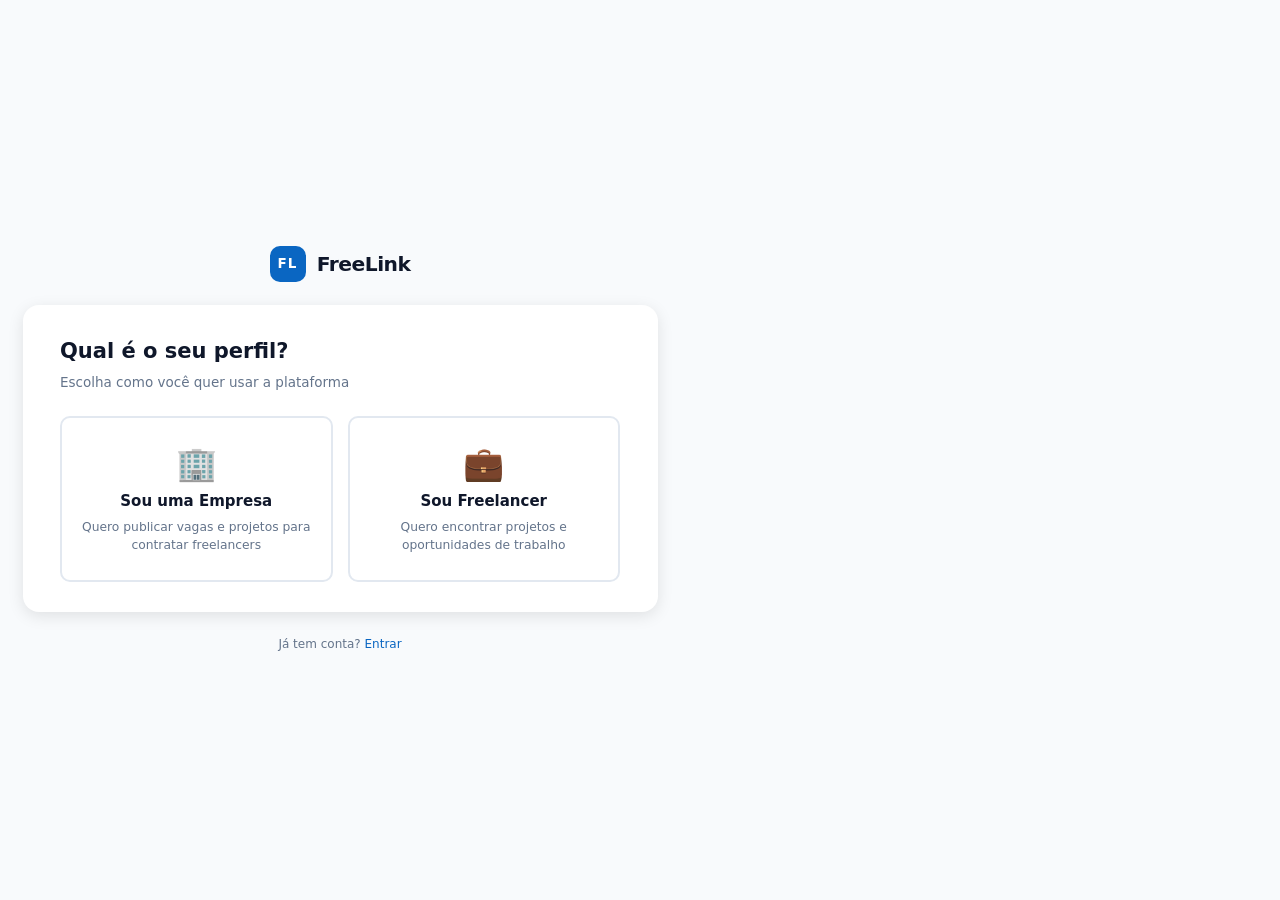
==== pages/cadastro.html @ c1b26df6 "Primeiro upload do projeto" ====
<!DOCTYPE html>
<html lang="pt-BR">
<head>
  <meta charset="UTF-8" />
  <meta name="viewport" content="width=device-width, initial-scale=1.0" />
  <title>Cadastro — FreeLink</title>
 <link rel="stylesheet" href="../assets/style.css" />
</head>
<body class="auth-page">

  <div class="auth-container auth-container--wide">

    <div class="brand brand--small">
      <div class="brand-logo">FL</div>
      <h1 class="brand-name">FreeLink</h1>
    </div>

    <div class="card auth-card auth-card--wide">

      <!-- Passo 1: Escolha do tipo -->
      <div id="step-tipo" class="step active">
        <h2 class="card-title">Qual é o seu perfil?</h2>
        <p class="card-subtitle">Escolha como você quer usar a plataforma</p>

        <div class="tipo-grid">
          <button class="tipo-card" id="btn-empresa" onclick="selecionarTipo('empresa')">
            <span class="tipo-icon">🏢</span>
            <span class="tipo-label">Sou uma Empresa</span>
            <span class="tipo-desc">Quero publicar vagas e projetos para contratar freelancers</span>
          </button>
          <button class="tipo-card" id="btn-freelancer" onclick="selecionarTipo('freelancer')">
            <span class="tipo-icon">💼</span>
            <span class="tipo-label">Sou Freelancer</span>
            <span class="tipo-desc">Quero encontrar projetos e oportunidades de trabalho</span>
          </button>
        </div>
      </div>

      <!-- Passo 2a: Dados da Empresa -->
      <div id="step-empresa" class="step hidden">
        <div class="step-header">
          <button class="btn-back" onclick="voltarTipo()">← Voltar</button>
          <h2 class="card-title">Cadastro de Empresa</h2>
        </div>

        <div id="msg-error-empresa" class="msg msg-error hidden"></div>

        <form id="form-empresa" novalidate>
          <div class="form-row">
            <div class="form-group">
              <label for="nome-empresa">Nome da empresa *</label>
              <input type="text" id="nome-empresa" name="nome_empresa" placeholder="Ex: Acme Soluções Ltda" required />
            </div>
            <div class="form-group">
              <label for="cnpj">CNPJ *</label>
              <input type="text" id="cnpj" name="cnpj" placeholder="00.000.000/0001-00" required maxlength="18" />
            </div>
          </div>

          <div class="form-row">
            <div class="form-group">
              <label for="setor">Setor *</label>
              <select id="setor" name="setor" required>
                <option value="">Selecione...</option>
                <option>Tecnologia</option>
                <option>Design</option>
                <option>Marketing</option>
                <option>Saúde</option>
                <option>Educação</option>
                <option>Finanças</option>
                <option>Construção</option>
                <option>Outro</option>
              </select>
            </div>
            <div class="form-group">
              <label for="tamanho">Tamanho da empresa</label>
              <select id="tamanho" name="tamanho">
                <option value="">Selecione...</option>
                <option>1–10 funcionários</option>
                <option>11–50 funcionários</option>
                <option>51–200 funcionários</option>
                <option>200+ funcionários</option>
              </select>
            </div>
          </div>

          <div class="form-group">
            <label for="email-empresa">E-mail corporativo *</label>
            <input type="email" id="email-empresa" name="email" placeholder="contato@suaempresa.com" required />
          </div>

          <div class="form-row">
            <div class="form-group">
              <label for="senha-empresa">Senha *</label>
              <input type="password" id="senha-empresa" name="senha" placeholder="Mínimo 8 caracteres" required minlength="8" />
            </div>
            <div class="form-group">
              <label for="senha-conf-empresa">Confirmar senha *</label>
              <input type="password" id="senha-conf-empresa" name="senha_conf" placeholder="Repita a senha" required />
            </div>
          </div>

          <div class="form-group">
            <label for="desc-empresa">Descrição da empresa</label>
            <textarea id="desc-empresa" name="descricao" rows="3" placeholder="Conte um pouco sobre sua empresa..."></textarea>
          </div>

          <div class="form-check">
            <input type="checkbox" id="termos-empresa" name="termos" required />
            <label for="termos-empresa">Aceito os <a href="#">termos de uso</a> e a <a href="#">política de privacidade</a></label>
          </div>

          <button type="submit" class="btn btn-primary btn-full">Criar conta da empresa</button>
        </form>
      </div>

      <!-- Passo 2b: Dados do Freelancer -->
      <div id="step-freelancer" class="step hidden">
        <div class="step-header">
          <button class="btn-back" onclick="voltarTipo()">← Voltar</button>
          <h2 class="card-title">Cadastro de Freelancer</h2>
        </div>

        <div id="msg-error-freelancer" class="msg msg-error hidden"></div>

        <form id="form-freelancer" novalidate>
          <div class="form-row">
            <div class="form-group">
              <label for="nome-free">Nome completo *</label>
              <input type="text" id="nome-free" name="nome" placeholder="Seu nome completo" required />
            </div>
            <div class="form-group">
              <label for="cpf">CPF *</label>
              <input type="text" id="cpf" name="cpf" placeholder="000.000.000-00" required maxlength="14" />
            </div>
          </div>

          <div class="form-row">
            <div class="form-group">
              <label for="area">Área de atuação *</label>
              <select id="area" name="area" required>
                <option value="">Selecione...</option>
                <option>Desenvolvimento Web</option>
                <option>Desenvolvimento Mobile</option>
                <option>Design Gráfico / UI·UX</option>
                <option>Marketing Digital</option>
                <option>Redação / Copywriting</option>
                <option>Dados / BI</option>
                <option>DevOps / Infra</option>
                <option>Outro</option>
              </select>
            </div>
            <div class="form-group">
              <label for="experiencia">Nível de experiência</label>
              <select id="experiencia" name="experiencia">
                <option value="">Selecione...</option>
                <option>Júnior (0–2 anos)</option>
                <option>Pleno (2–5 anos)</option>
                <option>Sênior (5+ anos)</option>
              </select>
            </div>
          </div>

          <div class="form-group">
            <label for="email-free">E-mail *</label>
            <input type="email" id="email-free" name="email" placeholder="voce@email.com" required />
          </div>

          <div class="form-row">
            <div class="form-group">
              <label for="senha-free">Senha *</label>
              <input type="password" id="senha-free" name="senha" placeholder="Mínimo 8 caracteres" required minlength="8" />
            </div>
            <div class="form-group">
              <label for="senha-conf-free">Confirmar senha *</label>
              <input type="password" id="senha-conf-free" name="senha_conf" placeholder="Repita a senha" required />
            </div>
          </div>

          <div class="form-group">
            <label for="habilidades">Principais habilidades</label>
            <input type="text" id="habilidades" name="habilidades" placeholder="Ex: Python, React, Figma, SEO..." />
            <small class="form-hint">Separe por vírgulas</small>
          </div>

          <div class="form-group">
            <label for="portfolio">Link do portfólio / LinkedIn</label>
            <input type="url" id="portfolio" name="portfolio" placeholder="https://..." />
          </div>

          <div class="form-check">
            <input type="checkbox" id="termos-free" name="termos" required />
            <label for="termos-free">Aceito os <a href="#">termos de uso</a> e a <a href="#">política de privacidade</a></label>
          </div>

          <button type="submit" class="btn btn-primary btn-full">Criar minha conta</button>
        </form>
      </div>

    </div>

    <p class="auth-footer">
      Já tem conta? <a href="../index.html">Entrar</a>
    </p>

  </div>

<script src="../js/auth.js"></script>
</body>
</html>
---- assets/style.css ----
/* ============================================================
   FreeLink — style.css
   Design: moderno, profissional, inspirado em LinkedIn
   ============================================================ */

/* ---------- Reset & Base ---------- */
*, *::before, *::after { box-sizing: border-box; margin: 0; padding: 0; }

:root {
  /* Paleta de cores */
  --primary:       #0A66C2;   /* azul LinkedIn */
  --primary-dark:  #004182;
  --primary-light: #E8F0FB;
  --secondary:     #00A86B;   /* verde (empresa) */
  --accent:        #F59E0B;   /* âmbar (destaque) */
  --danger:        #DC2626;

  /* Neutros */
  --gray-50:  #F8FAFC;
  --gray-100: #F1F5F9;
  --gray-200: #E2E8F0;
  --gray-300: #CBD5E1;
  --gray-500: #64748B;
  --gray-700: #334155;
  --gray-900: #0F172A;

  /* Layout */
  --radius-sm:  6px;
  --radius-md:  10px;
  --radius-lg:  16px;
  --shadow-sm:  0 1px 3px rgba(0,0,0,0.08);
  --shadow-md:  0 4px 16px rgba(0,0,0,0.10);
  --shadow-lg:  0 8px 32px rgba(0,0,0,0.14);

  /* Tipografia */
  --font: 'Segoe UI', system-ui, -apple-system, sans-serif;
}

html, body {
  height: 100%;
  font-family: var(--font);
  font-size: 15px;
  color: var(--gray-900);
  background: var(--gray-50);
  line-height: 1.6;
}

a { color: var(--primary); text-decoration: none; }
a:hover { text-decoration: underline; }

/* ---------- Layout da tela de Auth ---------- */
.auth-page {
  display: flex;
  min-height: 100vh;
  background: var(--gray-50);
}

.auth-container {
  display: flex;
  flex-direction: column;
  align-items: center;
  justify-content: center;
  padding: 2rem 1.5rem;
  width: 100%;
  max-width: 460px;
  min-height: 100vh;
}

.auth-container--wide {
  max-width: 680px;
}

.auth-hero {
  flex: 1;
  background: linear-gradient(135deg, var(--primary-dark) 0%, var(--primary) 60%, #1B7FD4 100%);
  display: flex;
  align-items: center;
  justify-content: center;
  padding: 3rem;
}

.hero-content {
  display: flex;
  flex-direction: column;
  gap: 2.5rem;
}

.hero-stat {
  display: flex;
  flex-direction: column;
  color: white;
}

.stat-num {
  font-size: 2.8rem;
  font-weight: 700;
  line-height: 1;
}

.stat-label {
  font-size: 1rem;
  opacity: 0.85;
  margin-top: 0.25rem;
}

@media (max-width: 768px) {
  .auth-hero { display: none; }
  .auth-container { max-width: 100%; }
}

/* ---------- Branding ---------- */
.brand {
  text-align: center;
  margin-bottom: 1.75rem;
}

.brand--small {
  display: flex;
  align-items: center;
  gap: 0.75rem;
  margin-bottom: 1.5rem;
}

.brand-logo {
  width: 48px;
  height: 48px;
  background: var(--primary);
  color: white;
  font-weight: 700;
  font-size: 1.1rem;
  border-radius: var(--radius-md);
  display: flex;
  align-items: center;
  justify-content: center;
  letter-spacing: 1px;
}

.brand--small .brand-logo { width: 36px; height: 36px; font-size: 0.9rem; }

.brand-name {
  font-size: 1.75rem;
  font-weight: 700;
  color: var(--gray-900);
  letter-spacing: -0.5px;
}

.brand--small .brand-name { font-size: 1.35rem; }

.brand-tagline {
  color: var(--gray-500);
  font-size: 0.9rem;
  margin-top: 0.25rem;
}

/* ---------- Card ---------- */
.card {
  background: white;
  border-radius: var(--radius-lg);
  box-shadow: var(--shadow-md);
  padding: 2rem;
  width: 100%;
}

.auth-card--wide { padding: 2rem 2.5rem; }

.card-title {
  font-size: 1.4rem;
  font-weight: 700;
  color: var(--gray-900);
  margin-bottom: 0.25rem;
}

.card-subtitle {
  color: var(--gray-500);
  font-size: 0.9rem;
  margin-bottom: 1.5rem;
}

/* ---------- Forms ---------- */
.form-group {
  display: flex;
  flex-direction: column;
  gap: 0.4rem;
  margin-bottom: 1.1rem;
}

.form-row {
  display: grid;
  grid-template-columns: 1fr 1fr;
  gap: 1rem;
}

@media (max-width: 600px) {
  .form-row { grid-template-columns: 1fr; }
}

label {
  font-size: 0.875rem;
  font-weight: 600;
  color: var(--gray-700);
}

input[type="text"],
input[type="email"],
input[type="password"],
input[type="url"],
select,
textarea {
  width: 100%;
  padding: 0.65rem 0.9rem;
  border: 1.5px solid var(--gray-200);
  border-radius: var(--radius-sm);
  font-family: var(--font);
  font-size: 0.95rem;
  color: var(--gray-900);
  background: white;
  transition: border-color 0.2s, box-shadow 0.2s;
  outline: none;
}

input:focus, select:focus, textarea:focus {
  border-color: var(--primary);
  box-shadow: 0 0 0 3px rgba(10, 102, 194, 0.12);
}

input::placeholder, textarea::placeholder { color: var(--gray-300); }

textarea { resize: vertical; }

.input-wrapper { position: relative; }
.input-wrapper input { padding-right: 2.5rem; }

.btn-eye {
  position: absolute;
  right: 0.75rem;
  top: 50%;
  transform: translateY(-50%);
  background: none;
  border: none;
  cursor: pointer;
  font-size: 1rem;
  opacity: 0.6;
  padding: 0;
  line-height: 1;
}

.btn-eye:hover { opacity: 1; }

.form-hint {
  font-size: 0.78rem;
  color: var(--gray-500);
  margin-top: 0.2rem;
}

.form-check {
  display: flex;
  align-items: flex-start;
  gap: 0.5rem;
  margin-bottom: 1.25rem;
  font-size: 0.875rem;
  color: var(--gray-700);
}

.form-check input[type="checkbox"] { margin-top: 2px; accent-color: var(--primary); }

/* ---------- Botões ---------- */
.btn {
  display: inline-flex;
  align-items: center;
  justify-content: center;
  gap: 0.5rem;
  padding: 0.7rem 1.4rem;
  border-radius: var(--radius-sm);
  font-family: var(--font);
  font-size: 0.95rem;
  font-weight: 600;
  cursor: pointer;
  border: 2px solid transparent;
  transition: background 0.18s, border-color 0.18s, box-shadow 0.18s, transform 0.1s;
  text-decoration: none;
}

.btn:hover { text-decoration: none; }
.btn:active { transform: scale(0.98); }

.btn-primary {
  background: var(--primary);
  color: white;
  border-color: var(--primary);
}
.btn-primary:hover { background: var(--primary-dark); border-color: var(--primary-dark); }

.btn-outline {
  background: transparent;
  color: var(--primary);
  border-color: var(--primary);
}
.btn-outline:hover { background: var(--primary-light); }

.btn-full { width: 100%; }

.btn-back {
  background: none;
  border: none;
  color: var(--gray-500);
  font-size: 0.875rem;
  cursor: pointer;
  padding: 0;
  font-family: var(--font);
  display: flex;
  align-items: center;
  gap: 0.3rem;
  margin-bottom: 0.75rem;
}
.btn-back:hover { color: var(--primary); }

/* ---------- Divisor auth ---------- */
.auth-divider {
  text-align: center;
  color: var(--gray-500);
  font-size: 0.85rem;
  margin: 1.25rem 0 1rem;
  position: relative;
}

.auth-divider::before,
.auth-divider::after {
  content: '';
  display: inline-block;
  width: 36%;
  height: 1px;
  background: var(--gray-200);
  vertical-align: middle;
  margin: 0 0.5rem;
}

/* ---------- Mensagens ---------- */
.msg {
  padding: 0.65rem 1rem;
  border-radius: var(--radius-sm);
  font-size: 0.875rem;
  margin-bottom: 1rem;
}

.msg-error {
  background: #FEF2F2;
  color: var(--danger);
  border: 1px solid #FECACA;
}

.msg-success {
  background: #F0FDF4;
  color: #16A34A;
  border: 1px solid #BBF7D0;
}

/* ---------- Tipo de conta (seleção) ---------- */
.tipo-grid {
  display: grid;
  grid-template-columns: 1fr 1fr;
  gap: 1rem;
  margin-top: 1.25rem;
}

@media (max-width: 500px) {
  .tipo-grid { grid-template-columns: 1fr; }
}

.tipo-card {
  display: flex;
  flex-direction: column;
  align-items: center;
  text-align: center;
  gap: 0.6rem;
  padding: 1.75rem 1rem;
  border: 2px solid var(--gray-200);
  border-radius: var(--radius-md);
  background: white;
  cursor: pointer;
  transition: border-color 0.2s, box-shadow 0.2s, transform 0.15s;
  font-family: var(--font);
}

.tipo-card:hover {
  border-color: var(--primary);
  box-shadow: 0 0 0 3px rgba(10, 102, 194, 0.1);
  transform: translateY(-2px);
}

.tipo-icon { font-size: 2.2rem; }

.tipo-label {
  font-weight: 700;
  font-size: 1rem;
  color: var(--gray-900);
}

.tipo-desc {
  font-size: 0.82rem;
  color: var(--gray-500);
  line-height: 1.4;
}

/* ---------- Steps ---------- */

.step.hidden { display: none; }
.step.active { display: block; }

.step-header {
  margin-bottom: 1.25rem;
}

/* ---------- Rodapé auth ---------- */
.auth-footer {
  margin-top: 1.5rem;
  font-size: 0.8rem;
  color: var(--gray-500);
  text-align: center;
}

/* ---------- Utilidades ---------- */
.hidden { display: none !important; }
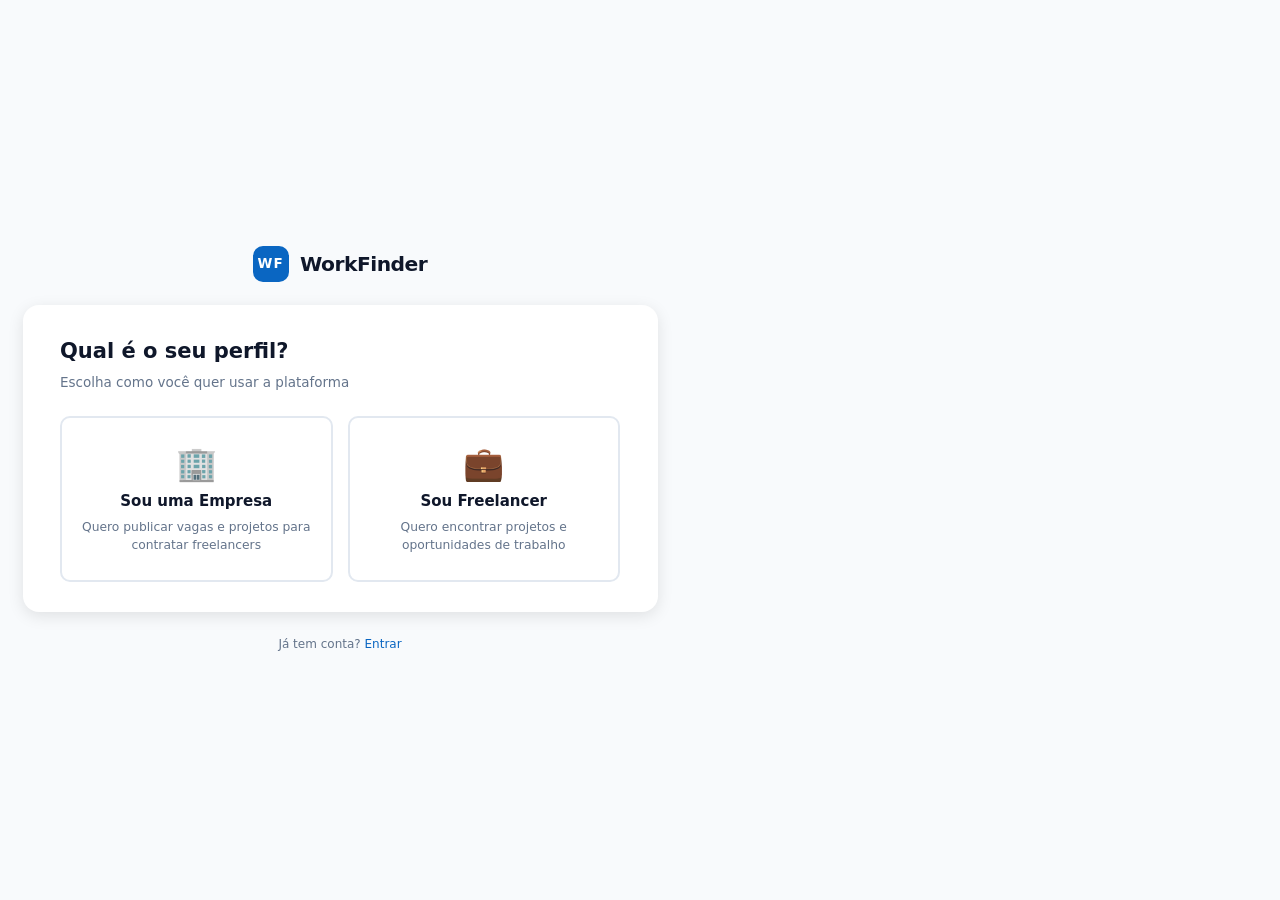
==== commit 5f05ffc8: "segunda leva de paginas" ====
--- a/pages/cadastro.html
+++ b/pages/cadastro.html
@@ -3,16 +3,17 @@
 <head>
   <meta charset="UTF-8" />
   <meta name="viewport" content="width=device-width, initial-scale=1.0" />
-  <title>Cadastro — FreeLink</title>
- <link rel="stylesheet" href="../assets/style.css" />
+  <meta name="description" content="WorkFinder — Crie sua conta como empresa ou freelancer e comece a conectar talentos a projetos." />
+  <title>Cadastro — WorkFinder</title>
+  <link rel="stylesheet" href="../assets/style.css" />
 </head>
 <body class="auth-page">
 
   <div class="auth-container auth-container--wide">
 
     <div class="brand brand--small">
-      <div class="brand-logo">FL</div>
-      <h1 class="brand-name">FreeLink</h1>
+      <div class="brand-logo">WF</div>
+      <h1 class="brand-name">WorkFinder</h1>
     </div>
 
     <div class="card auth-card auth-card--wide">
@@ -205,6 +206,6 @@
 
   </div>
 
-<script src="../js/auth.js"></script>
+  <script src="../js/auth.js"></script>
 </body>
 </html>
--- a/assets/style.css
+++ b/assets/style.css
@@ -1,5 +1,5 @@
 /* ============================================================
-   FreeLink — style.css
+   WorkFinder — style.css
    Design: moderno, profissional, inspirado em LinkedIn
    ============================================================ */
 
